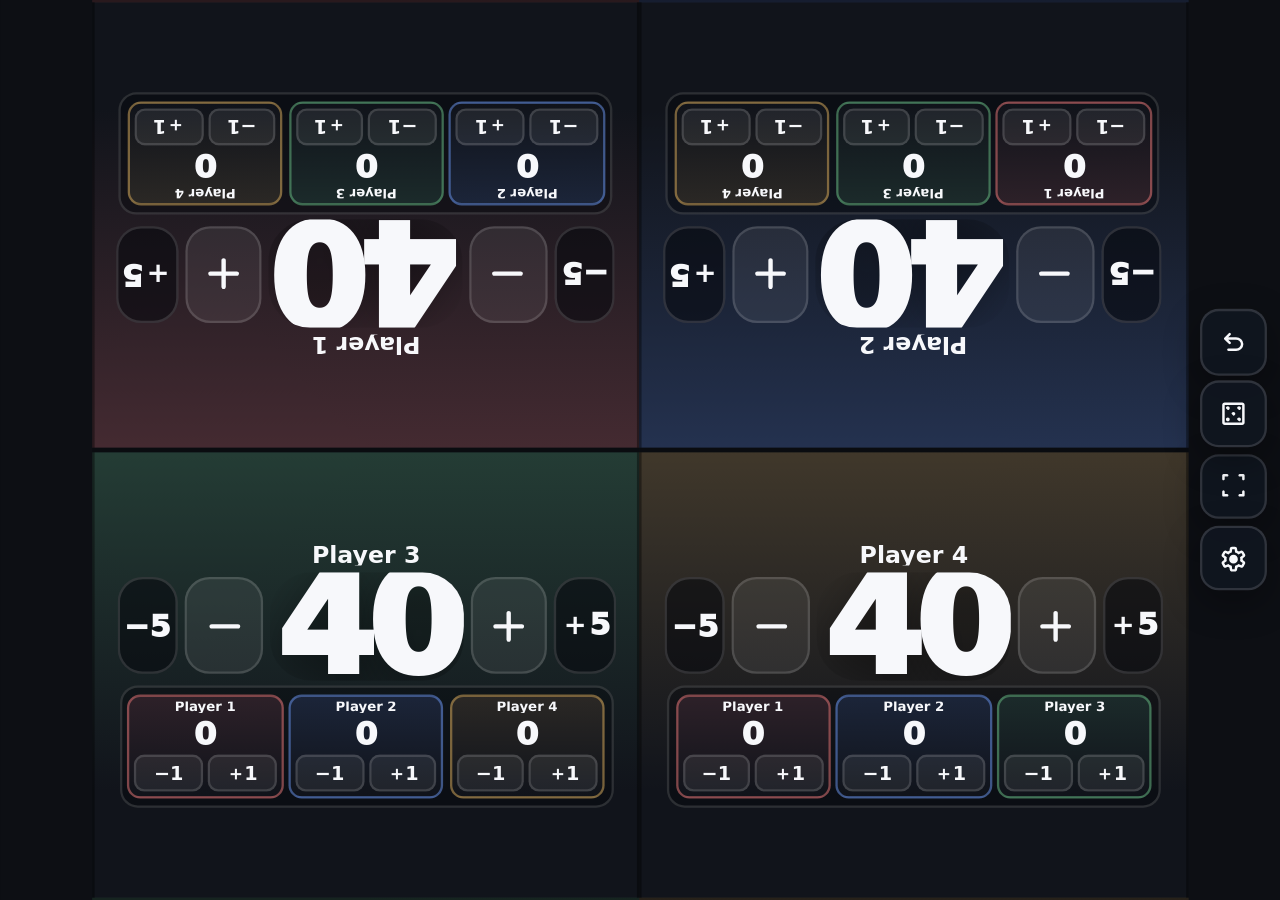
==== index-v21.html @ 923908ad "Load viewport-stable life sizing layout" ====
<!doctype html>
<html lang="ja">
<head>
<meta charset="utf-8">
<meta name="viewport" content="width=device-width,initial-scale=1,viewport-fit=cover,user-scalable=no">
<meta name="theme-color" content="#0d0f14">
<meta name="apple-mobile-web-app-capable" content="yes">
<meta name="apple-mobile-web-app-status-bar-style" content="black-translucent">
<meta name="apple-mobile-web-app-title" content="EDH Life">
<meta name="mobile-web-app-capable" content="yes">
<link rel="manifest" href="./manifest.webmanifest">
<link rel="icon" href="./icon.svg" type="image/svg+xml">
<link rel="apple-touch-icon" href="./icon.svg">
<link rel="stylesheet" href="./styles.css?v=8">
<link rel="stylesheet" href="./layout-fixes.css?v=13">
<link rel="stylesheet" href="./layout-gutters.css?v=19">
<link rel="stylesheet" href="./layout-v20.css?v=20">
<link rel="stylesheet" href="./layout-v21.css?v=21">
<title>EDH Life Counter</title>
</head>
<body>
<div id="app" class="c4"></div>
<div id="tools">
  <button id="undo" title="Undo" aria-label="Undo"><svg class="mi" viewBox="0 -960 960 960" aria-hidden="true"><path d="M320-200q-17 0-28.5-11.5T280-240q0-17 11.5-28.5T320-280h244q63 0 109.5-40T720-420q0-60-46.5-100T564-560H312l76 76q11 11 11 28t-11 28q-11 11-28 11t-28-11L188-572q-6-6-8.5-13t-2.5-15q0-8 2.5-15t8.5-13l144-144q11-11 28-11t28 11q11 11 11 28t-11 28l-76 76h252q97 0 166.5 63T800-420q0 94-69.5 157T564-200H320Z"/></svg></button>
  <div class="dw"><button id="dice" title="ダイス" aria-label="ダイス"><svg class="mi" viewBox="0 -960 960 960" aria-hidden="true"><path d="M300-240q25 0 42.5-17.5T360-300q0-25-17.5-42.5T300-360q-25 0-42.5 17.5T240-300q0 25 17.5 42.5T300-240Zm0-360q25 0 42.5-17.5T360-660q0-25-17.5-42.5T300-720q-25 0-42.5 17.5T240-660Zm180 180q25 0 42.5-17.5T540-480q0-25-17.5-42.5T480-540q-25 0-42.5 17.5T420-480Zm180 180q25 0 42.5-17.5T720-300q0-25-17.5-42.5T660-360q-25 0-42.5 17.5T600-300Zm0-360q25 0 42.5-17.5T720-660q0-25-17.5-42.5T660-720q-25 0-42.5 17.5T600-660ZM200-120q-33 0-56.5-23.5T120-200v-560q0-33 23.5-56.5T200-840h560q33 0 56.5 23.5T840-760v560q0 33-23.5 56.5T760-120H200Zm0-80h560v-560H200v560Z"/></svg></button><div id="dm" class="dm"><button id="one">1個</button><button id="all">全員</button></div></div>
  <button id="fs" title="フルスクリーン" aria-label="フルスクリーン"><svg class="mi fs-enter" viewBox="0 -960 960 960" aria-hidden="true"><path d="M200-200h80q17 0 28.5 11.5T320-160q0 17-11.5 28.5T280-120H160q-17 0-28.5-11.5T120-160v-120q0-17 11.5-28.5T160-320q17 0 28.5 11.5T200-280v80Zm560 0v-80q0-17 11.5-28.5T800-320q17 0 28.5 11.5T840-280v120q0 17-11.5 28.5T800-120H680q-17 0-28.5-11.5T640-160q0-17 11.5-28.5T680-200h80ZM200-760v80q0 17-11.5 28.5T160-640q-17 0-28.5-11.5T120-680v-120q0-17 11.5-28.5T160-840h120q17 0 28.5 11.5T320-800q0 17-11.5 28.5T280-760h-80Zm560 0h-80q-17 0-28.5-11.5T640-800q0-17 11.5-28.5T680-840h120q17 0 28.5 11.5T840-800v120q0 17-11.5 28.5T800-640q-17 0-28.5-11.5T760-680v-80Z"/></svg><svg class="mi fs-exit" viewBox="0 -960 960 960" aria-hidden="true"><path d="M240-240h-80q-17 0-28.5-11.5T120-280q0-17 11.5-28.5T160-320h120q17 0 28.5 11.5T320-280v120q0 17-11.5 28.5T280-120q-17 0-28.5-11.5T240-160v-80Zm480 0v80q0 17-11.5 28.5T680-120q-17 0-28.5-11.5T640-160v-120q0-17 11.5-28.5T680-320h120q17 0 28.5 11.5T840-280q0 17-11.5 28.5T800-240h-80ZM240-720v-80q0-17 11.5-28.5T280-840q17 0 28.5 11.5T320-800v120q0 17-11.5 28.5T280-640H160q-17 0-28.5-11.5T120-680q0-17 11.5-28.5T160-720h80Zm480 0h80q17 0 28.5 11.5T840-680q0 17-11.5 28.5T800-640H680q-17 0-28.5-11.5T640-680v-120q0-17 11.5-28.5T680-840q17 0 28.5 11.5T720-800v80Z"/></svg></button>
  <button id="set" title="設定" aria-label="設定"><svg class="mi" viewBox="0 -960 960 960" aria-hidden="true"><path d="M433-80q-27 0-46.5-18T363-142l-9-66q-13-5-24.5-12T307-235l-62 26q-25 11-50 2t-39-32l-47-82q-14-23-8-49t27-43l53-40q-1-7-1-13.5v-27q0-6.5 1-13.5l-53-40q-21-17-27-43t8-49l47-82q14-23 39-32t50 2l62 26q11-8 23-15t24-12l9-66q4-26 23.5-44t46.5-18h94q27 0 46.5 18t23.5 44l9 66q13 5 24.5 12t22.5 15l62-26q25-11 50-2t39 32l47 82q14 23 8 49t-27 43l-53 40q1 7 1 13.5v27q0 6.5-2 13.5l53 40q21 17 27 43t-8 49l-48 82q-14 23-39 32t-50-2l-60-26q-11 8-23 15t-24 12l-9 66q-4 26-23.5 44T527-80h-94Zm7-80h79l14-106q31-8 57.5-23.5T639-327l99 41 39-68-86-65q5-14 7-29.5t2-31.5q0-16-2-31.5t-7-29.5l86-65-39-68-99 42q-22-23-48.5-38.5T533-694l-13-106h-79l-14 106q-31 8-57.5 23.5T321-633l-99-41-39 68 86 64q-5 15-7 30t-2 32q0 16 2 31t7 30l-86 65 39 68 99-42q22 23 48.5 38.5T427-266l13 106Zm42-180q58 0 99-41t41-99q0-58-41-99t-99-41q-59 0-99.5 41T342-480q0 58 40.5 99t99.5 41Z"/></svg></button>
</div>
<div id="dl" class="diceLayer"></div>
<div id="settings" class="ov"><div class="modal"><h2>ゲーム設定</h2><div class="row"><b>人数</b><div><button data-count="2">2人</button> <button data-count="3">3人</button> <button data-count="4">4人</button></div></div><div id="ps"></div><div class="row"><b>ゲーム</b><div><button id="reset">全リセット</button></div></div><div class="acts"><button id="close">閉じる</button></div></div></div>
<script src="./app.js?v=8"></script>
<script src="./layout-runtime-v21.js?v=21"></script>
</body>
</html>
---- styles.css ----
:root{--bg:#0d0f14;--line:#ffffff22;--txt:#f7f8fb;--mut:#aab2c2;--danger:#ff656d;--warn:#ffcc66;--app-w:100dvw;--app-h:100dvh;--ui-scale:1}*{box-sizing:border-box}html,body{margin:0;width:100%;height:100%;overflow:hidden;overscroll-behavior:none;background:var(--bg);color:var(--txt);font-family:system-ui,-apple-system,"Segoe UI",sans-serif;-webkit-user-select:none;user-select:none;-webkit-touch-callout:none}button,input{font:inherit}button{color:inherit;touch-action:manipulation}.mi{display:block;width:100%;height:100%;fill:currentColor;pointer-events:none}#app{position:fixed;left:0;top:0;width:var(--app-w);height:var(--app-h);display:grid;padding-left:env(safe-area-inset-left,0px);padding-right:env(safe-area-inset-right,0px);padding-top:env(safe-area-inset-top,0px);padding-bottom:env(safe-area-inset-bottom,0px);background:var(--bg)}#app.c4{grid-template:1fr 1fr/1fr 1fr}#app.c3{grid-template:1fr 1fr/1fr 1fr}#app.c2{grid-template:1fr 1fr/1fr}.c3 .p:nth-child(1){grid-column:1/3}.p{--pc:#666;position:relative;min-width:0;min-height:0;overflow:hidden;border:1px solid #0006;background:linear-gradient(180deg,color-mix(in srgb,var(--pc) 24%,#171b24),#11141b 76%)}.p.hide{display:none}.pc{width:100%;height:100%;display:flex;flex-direction:column;align-items:center;justify-content:center;gap:clamp(2px,.8vh,8px);padding:clamp(3px,1vh,10px) clamp(5px,1vw,16px);transform-origin:center;overflow:hidden}.pc>*{flex-shrink:0}.c4 .p:nth-child(1) .pc,.c4 .p:nth-child(2) .pc,.c3 .p:nth-child(1) .pc,.c2 .p:nth-child(1) .pc{transform:rotate(180deg)}.name{max-width:82%;overflow:hidden;text-overflow:ellipsis;white-space:nowrap;font-size:clamp(11px,3.2vh,28px);font-weight:900;line-height:1}.lifeRow{display:grid;grid-template-columns:minmax(40px,.68fr) minmax(44px,.82fr) minmax(96px,1.6fr) minmax(44px,.82fr) minmax(40px,.68fr);align-items:center;gap:clamp(3px,.65vw,10px);width:min(96%,760px)}.life{min-width:0;border:0;background:transparent;font-size:clamp(58px,21vh,180px);font-weight:950;line-height:.76;letter-spacing:-.055em;padding:0 clamp(1px,.4vw,6px) clamp(1px,.5vh,5px);border-radius:clamp(10px,2vh,22px);text-shadow:0 6px 18px #0006}.delta,.quick5{height:clamp(44px,13vh,92px);padding:0;display:grid;place-items:center;border-radius:clamp(11px,3vh,22px);border:1px solid var(--line);background:#ffffff12;font-weight:950}.delta .mi{width:clamp(27px,8vh,58px);height:clamp(27px,8vh,58px)}.quick5{font-size:clamp(12px,3.7vh,30px);background:#07090d8c}.delta:active,.quick5:active,.cmd button:active{transform:scale(.96);background:#ffffff20}.cmd{width:min(95%,720px);border:1px solid var(--line);background:#07090d6b;border-radius:clamp(8px,2.3vh,18px);padding:clamp(2px,.8vh,8px)}.cg{display:grid;grid-template-columns:repeat(3,1fr);gap:clamp(3px,.7vw,10px)}.cc{--c:#888;min-width:0;border:1px solid color-mix(in srgb,var(--c) 48%,#ffffff22);background:linear-gradient(180deg,color-mix(in srgb,var(--c) 13%,#141821),#10131a);border-radius:clamp(7px,2vh,16px);padding:clamp(2px,.65vh,7px);text-align:center}.cw{font-size:clamp(7px,2.15vh,19px);font-weight:900;line-height:1;white-space:nowrap;overflow:hidden;text-overflow:ellipsis}.cv{font-size:clamp(16px,4.5vh,42px);font-weight:950;line-height:1;margin:clamp(1px,.3vh,4px) 0}.cc.hot .cv{color:var(--danger)}.cb{display:grid;grid-template-columns:1fr 1fr;gap:clamp(2px,.45vw,7px)}.cb button{min-height:clamp(19px,5.3vh,48px);padding:0 clamp(1px,.35vw,5px);border-radius:clamp(6px,1.7vh,13px);border:1px solid var(--line);background:#ffffff12;font-size:clamp(9px,2.65vh,23px);font-weight:900}.dead{position:absolute;left:clamp(5px,1vw,14px);bottom:clamp(2px,.8vh,8px);font-size:clamp(8px,2.2vh,18px);font-weight:900;color:var(--danger)}#tools{position:fixed;right:calc(clamp(6px,1vw,12px) + env(safe-area-inset-right,0px));top:50%;transform:translateY(-50%);z-index:20;display:flex;flex-direction:column;gap:clamp(4px,.8vh,9px)}#tools>button,.dw>button{width:clamp(34px,10vh,68px);height:clamp(34px,10vh,68px);padding:clamp(7px,2vh,14px);display:grid;place-items:center;border-radius:clamp(10px,2.7vh,18px);border:1px solid var(--line);background:#111620ed;box-shadow:0 5px 16px #0005}.dw{position:relative}.dm{position:absolute;right:calc(clamp(34px,10vh,68px) + 7px);top:0;display:none;gap:clamp(4px,.8vh,8px);padding:clamp(4px,.8vh,8px);border:1px solid var(--line);background:#111620f2;border-radius:clamp(9px,2.5vh,16px)}.dm.show{display:flex}.dm button{min-width:clamp(50px,9vw,90px);height:clamp(32px,8vh,56px);border-radius:clamp(8px,2vh,14px);border:1px solid var(--line);background:#202633;font-size:clamp(11px,2.8vh,20px);font-weight:900}.fs-exit{display:none}#fs.active .fs-enter{display:none}#fs.active .fs-exit{display:block}.ov{position:fixed;inset:0;background:#040609d1;backdrop-filter:blur(8px);display:none;z-index:40;align-items:center;justify-content:center;padding:calc(clamp(12px,3vh,24px) + env(safe-area-inset-top,0px)) calc(clamp(12px,3vw,24px) + env(safe-area-inset-right,0px)) calc(clamp(12px,3vh,24px) + env(safe-area-inset-bottom,0px)) calc(clamp(12px,3vw,24px) + env(safe-area-inset-left,0px))}.ov.show{display:flex}.modal{width:min(680px,96vw);max-height:92dvh;overflow:auto;background:#151923;border:1px solid var(--line);border-radius:clamp(16px,4vh,26px);padding:clamp(12px,3vh,22px);font-size:clamp(13px,2.5vh,20px)}.modal h2{margin:0 0 clamp(6px,1.5vh,12px);font-size:clamp(20px,4vh,32px)}.row{display:grid;grid-template-columns:minmax(90px,120px) 1fr;gap:clamp(7px,1.5vw,14px);align-items:center;padding:clamp(6px,1.6vh,12px) 0;border-bottom:1px solid #ffffff12}.row input[type=text]{width:100%;background:#0f131a;color:var(--txt);border:1px solid var(--line);border-radius:clamp(8px,2vh,12px);padding:clamp(7px,1.8vh,11px);font-size:inherit;-webkit-user-select:text;user-select:text}.row input[type=color]{width:clamp(45px,7vw,62px);height:clamp(30px,7vh,42px);border:0;background:transparent}.modal button{min-height:clamp(36px,8vh,52px);border-radius:clamp(9px,2.2vh,13px);border:1px solid var(--line);background:#202633;padding:clamp(6px,1.4vh,10px) clamp(9px,1.8vw,14px);font-size:inherit;font-weight:900}.acts{display:flex;justify-content:flex-end;gap:clamp(6px,1vw,10px);margin-top:clamp(8px,2vh,14px)}.diceLayer{position:fixed;inset:0;pointer-events:none;z-index:30}.die{position:absolute;width:clamp(88px,24vh,150px);height:clamp(88px,24vh,150px);border-radius:clamp(18px,5vh,30px);border:3px solid #ffffffc7;background:linear-gradient(145deg,#fff,#d8dde6);box-shadow:0 18px 42px #0007;display:flex;align-items:center;justify-content:center;animation:roll .8s cubic-bezier(.18,.78,.26,1.18)}.die.center{left:50%;top:50%;transform:translate(-50%,-50%)}.die.player{left:50%;top:50%;transform:translate(-50%,-50%);width:clamp(72px,20vh,126px);height:clamp(72px,20vh,126px)}.face{width:72%;height:72%;display:grid;grid-template:repeat(3,1fr)/repeat(3,1fr);align-items:center;justify-items:center}.pip{width:clamp(11px,3.5vh,21px);height:clamp(11px,3.5vh,21px);border-radius:50%;background:#11151c;opacity:0}.die.player .pip{width:clamp(9px,3vh,18px);height:clamp(9px,3vh,18px)}.face[data-v="1"] .p5,.face[data-v="2"] .p1,.face[data-v="2"] .p9,.face[data-v="3"] .p1,.face[data-v="3"] .p5,.face[data-v="3"] .p9,.face[data-v="4"] .p1,.face[data-v="4"] .p3,.face[data-v="4"] .p7,.face[data-v="4"] .p9,.face[data-v="5"] .p1,.face[data-v="5"] .p3,.face[data-v="5"] .p5,.face[data-v="5"] .p7,.face[data-v="5"] .p9,.face[data-v="6"] .p1,.face[data-v="6"] .p3,.face[data-v="6"] .p4,.face[data-v="6"] .p6,.face[data-v="6"] .p7,.face[data-v="6"] .p9{opacity:1}.face[data-v="1"] .p5{background:#d32f2f}.rolling .face{animation:jitter .12s steps(2,end) infinite}@keyframes jitter{50%{transform:translate(2px,-1px) rotate(2deg)}}@keyframes roll{0%{opacity:0;transform:translate(-50%,-50%) translate(var(--x0,-80px),var(--y0,-45px)) rotate(-300deg) scale(.6,.82)}25%{opacity:1;transform:translate(-50%,-50%) translate(var(--x1,55px),var(--y1,-25px)) rotate(-80deg) scale(1.08,.94)}50%{transform:translate(-50%,-50%) translate(var(--x2,-30px),var(--y2,12px)) rotate(130deg) scale(.93,1.06)}75%{transform:translate(-50%,-50%) translate(var(--x3,16px),var(--y3,-6px)) rotate(280deg) scale(1.04,.97)}100%{transform:translate(-50%,-50%) rotate(360deg) scale(1)}}@media(orientation:landscape){#tools{left:50%;right:auto;top:50%;transform:translate(-50%,-50%);flex-direction:row;gap:clamp(3px,.5vw,7px)}.dw{position:relative}.dm{right:auto;left:50%;top:auto;bottom:calc(clamp(34px,10vh,68px) + 7px);transform:translateX(-50%)}}@media(orientation:portrait){.lifeRow{width:min(96%,680px);grid-template-columns:minmax(36px,.65fr) minmax(42px,.8fr) minmax(86px,1.5fr) minmax(42px,.8fr) minmax(36px,.65fr)}.life{font-size:clamp(54px,13vw,150px)}.delta,.quick5{height:clamp(42px,10vw,82px)}.delta .mi{width:clamp(25px,7vw,50px);height:clamp(25px,7vw,50px)}.quick5{font-size:clamp(11px,3.4vw,26px)}}@media(display-mode:standalone){#fs{display:none!important}}
---- layout-fixes.css ----
/*
 * One-board layout.
 *
 * Everything inside #stage is laid out once on a fixed 844x390 logical canvas.
 * Physical orientation never changes the internal layout.  Portrait devices only
 * rotate and scale the completed stage as one object.
 */
:root{
  --board-w:844px;
  --board-h:390px;
  --rail-w:48px;
  --board-scale:1;
  --board-rot:0deg;
  --board-left:50%;
  --board-top:50%;
}

html,body{
  width:100%;
  height:100%;
  margin:0;
  overflow:hidden;
  background:var(--bg);
}

#stage{
  position:fixed;
  left:var(--board-left);
  top:var(--board-top);
  width:var(--board-w);
  height:var(--board-h);
  transform:translate(-50%,-50%) rotate(var(--board-rot)) scale(var(--board-scale));
  transform-origin:center center;
  overflow:hidden;
  background:var(--bg);
}

/* Gameplay area.  The right rail is outside the four-player grid, so controls
   can never cover +5 or any other player control. */
#stage #app{
  position:absolute!important;
  left:0!important;
  top:0!important;
  right:var(--rail-w)!important;
  bottom:0!important;
  width:auto!important;
  height:auto!important;
  padding:0!important;
  margin:0!important;
}

/* Four-player mode is exactly four equal rectangles. */
#stage #app.c4{
  display:grid!important;
  grid-template-columns:minmax(0,1fr) minmax(0,1fr)!important;
  grid-template-rows:minmax(0,1fr) minmax(0,1fr)!important;
}

#stage #app.c3{
  display:grid!important;
  grid-template-columns:minmax(0,1fr) minmax(0,1fr)!important;
  grid-template-rows:minmax(0,1fr) minmax(0,1fr)!important;
}
#stage #app.c3 .p:nth-child(1){grid-column:1/3!important}

#stage #app.c2{
  display:grid!important;
  grid-template-columns:minmax(0,1fr)!important;
  grid-template-rows:minmax(0,1fr) minmax(0,1fr)!important;
}

#stage #app .p{
  min-width:0!important;
  min-height:0!important;
  padding:0!important;
  margin:0!important;
}

/* Player content uses fixed logical pixels.  There are deliberately no vw/vh,
   safe-area, or orientation-dependent values below. */
#stage .pc{
  width:100%!important;
  height:100%!important;
  display:flex!important;
  flex-direction:column!important;
  align-items:center!important;
  justify-content:center!important;
  gap:4px!important;
  padding:6px 8px!important;
  overflow:hidden!important;
}

#stage #app.c4 .p:nth-child(1) .pc,
#stage #app.c4 .p:nth-child(2) .pc,
#stage #app.c3 .p:nth-child(1) .pc,
#stage #app.c2 .p:nth-child(1) .pc{
  transform:rotate(180deg)!important;
}

#stage .name{
  max-width:82%!important;
  font-size:16px!important;
  font-weight:900!important;
  line-height:1!important;
}

#stage .lifeRow{
  width:96%!important;
  max-width:none!important;
  display:grid!important;
  grid-template-columns:44px 56px minmax(108px,1fr) 56px 44px!important;
  align-items:center!important;
  gap:5px!important;
}

#stage .life{
  width:100%!important;
  max-width:100%!important;
  min-width:0!important;
  overflow:hidden!important;
  white-space:nowrap!important;
  text-align:center!important;
  border:0!important;
  background:transparent!important;
  font-size:calc(96px * var(--life-fit,1))!important;
  font-weight:950!important;
  line-height:.76!important;
  letter-spacing:-.055em!important;
  padding:0 2px 2px!important;
}

#stage .delta,
#stage .quick5{
  height:70px!important;
  padding:0!important;
  border-radius:18px!important;
}

#stage .delta .mi{
  width:38px!important;
  height:38px!important;
}

#stage .quick5{font-size:22px!important}

#stage .delta:active,
#stage .quick5:active,
#stage .cmd button:active{
  transform:none!important;
}

#stage .cmd{
  width:95%!important;
  max-width:none!important;
  padding:4px!important;
  border-radius:12px!important;
}

#stage .cg{
  display:grid!important;
  grid-template-columns:repeat(3,minmax(0,1fr))!important;
  gap:4px!important;
}

#stage .cc{
  min-width:0!important;
  padding:3px!important;
  border-radius:9px!important;
}
#stage .cw{font-size:9px!important}
#stage .cv{
  font-size:22px!important;
  margin:2px 0 3px!important;
}
#stage .cb{gap:3px!important}
#stage .cb button{
  min-height:26px!important;
  padding:0 3px!important;
  border-radius:7px!important;
  font-size:13px!important;
}
#stage .dead{
  left:8px!important;
  bottom:5px!important;
  font-size:10px!important;
}

/* Dedicated right-edge utility rail. */
#stage #tools{
  position:absolute!important;
  left:auto!important;
  right:2px!important;
  top:50%!important;
  bottom:auto!important;
  z-index:20!important;
  display:flex!important;
  flex-direction:column!important;
  gap:4px!important;
  transform:translateY(-50%)!important;
}

#stage #tools>button,
#stage .dw>button{
  width:42px!important;
  height:42px!important;
  padding:10px!important;
  border-radius:12px!important;
}

#stage .dw{position:relative!important}

/* Dice choices open toward the gameplay area. */
#stage .dm{
  position:absolute!important;
  right:48px!important;
  left:auto!important;
  top:50%!important;
  bottom:auto!important;
  transform:translateY(-50%)!important;
  gap:6px!important;
  padding:6px!important;
  border-radius:12px!important;
}
#stage .dm button{
  min-width:58px!important;
  height:38px!important;
  border-radius:10px!important;
  font-size:14px!important;
}

/* Dice use the fixed logical coordinate system too. */
#stage .diceLayer{
  position:absolute!important;
  left:0!important;
  top:0!important;
  right:var(--rail-w)!important;
  bottom:0!important;
  width:auto!important;
  height:auto!important;
}
#stage .die{
  width:108px!important;
  height:108px!important;
  border-radius:22px!important;
}
#stage .die.player{
  width:94px!important;
  height:94px!important;
}
#stage .pip{
  width:16px!important;
  height:16px!important;
}
#stage .die.player .pip{
  width:14px!important;
  height:14px!important;
}

/* Settings overlay belongs to the same board and rotates with it. */
#stage .ov{
  position:absolute!important;
  inset:0!important;
  padding:16px!important;
}
#stage .modal{
  width:min(620px,94%)!important;
  max-height:92%!important;
  border-radius:22px!important;
  padding:16px!important;
  font-size:16px!important;
}
#stage .modal h2{font-size:24px!important}
#stage .row{gap:10px!important;padding:8px 0!important}
#stage .modal button{min-height:40px!important}

/* Neutralise the old physical-orientation media rules from styles.css. */
@media (orientation:portrait), (orientation:landscape){
  #stage .lifeRow{
    width:96%!important;
    grid-template-columns:44px 56px minmax(108px,1fr) 56px 44px!important;
  }
  #stage .life{font-size:calc(96px * var(--life-fit,1))!important}
  #stage .delta,#stage .quick5{height:70px!important}
  #stage .delta .mi{width:38px!important;height:38px!important}
  #stage .quick5{font-size:22px!important}
  #stage #tools{
    left:auto!important;
    right:2px!important;
    top:50%!important;
    transform:translateY(-50%)!important;
    flex-direction:column!important;
  }
}

@media(display-mode:standalone){#fs{display:none!important}}
---- layout-gutters.css ----
/* Symmetric long-axis gutters; the short edge is always filled exactly. */
:root{
  --gutter-w:52px;
  --ui-scale:1;
  --tool-scale:1;
  --tool-size:42px;
}

#stage #app{
  left:var(--gutter-w)!important;
  right:var(--gutter-w)!important;
}

#stage .pc{
  padding:calc(6px * var(--ui-scale)) calc(8px * var(--ui-scale))!important;
  gap:calc(4px * var(--ui-scale))!important;
}
#stage .name{font-size:calc(16px * var(--ui-scale))!important}
#stage .lifeRow{
  width:96%!important;
  grid-template-columns:calc(44px * var(--ui-scale)) calc(56px * var(--ui-scale)) minmax(0,1fr) calc(56px * var(--ui-scale)) calc(44px * var(--ui-scale))!important;
  gap:calc(5px * var(--ui-scale))!important;
}
#stage .life{font-size:calc(96px * var(--ui-scale) * var(--life-fit,1))!important}
#stage .delta,#stage .quick5{
  height:calc(70px * var(--ui-scale))!important;
  border-radius:calc(18px * var(--ui-scale))!important;
}
#stage .delta .mi{
  width:calc(38px * var(--ui-scale))!important;
  height:calc(38px * var(--ui-scale))!important;
}
#stage .quick5{font-size:calc(22px * var(--ui-scale))!important}
#stage .cmd{
  width:95%!important;
  padding:calc(4px * var(--ui-scale))!important;
  border-radius:calc(12px * var(--ui-scale))!important;
}
#stage .cg{gap:calc(4px * var(--ui-scale))!important}
#stage .cc{
  padding:calc(3px * var(--ui-scale))!important;
  border-radius:calc(9px * var(--ui-scale))!important;
}
#stage .cw{font-size:calc(9px * var(--ui-scale))!important}
#stage .cv{
  font-size:calc(22px * var(--ui-scale))!important;
  margin:calc(2px * var(--ui-scale)) 0 calc(3px * var(--ui-scale))!important;
}
#stage .cb{gap:calc(3px * var(--ui-scale))!important}
#stage .cb button{
  min-height:calc(26px * var(--ui-scale))!important;
  font-size:calc(13px * var(--ui-scale))!important;
  border-radius:calc(7px * var(--ui-scale))!important;
}

#stage #tools{
  left:auto!important;
  right:calc((var(--gutter-w) - var(--tool-size)) / 2)!important;
  top:50%!important;
  transform:translateY(-50%)!important;
  flex-direction:column!important;
  gap:calc(4px * var(--tool-scale))!important;
}
#stage #tools>button,#stage .dw>button{
  width:var(--tool-size)!important;
  height:var(--tool-size)!important;
  padding:calc(10px * var(--tool-scale))!important;
  border-radius:calc(12px * var(--tool-scale))!important;
}
#stage .dm{
  right:calc(var(--tool-size) + 6px)!important;
}
#stage .dm button{
  min-width:calc(58px * var(--tool-scale))!important;
  height:calc(38px * var(--tool-scale))!important;
  font-size:calc(14px * var(--tool-scale))!important;
}

#stage .diceLayer{
  left:var(--gutter-w)!important;
  right:var(--gutter-w)!important;
}

@media (orientation:portrait), (orientation:landscape){
  #stage #tools{
    left:auto!important;
    right:calc((var(--gutter-w) - var(--tool-size)) / 2)!important;
    top:50%!important;
    transform:translateY(-50%)!important;
    flex-direction:column!important;
  }
}
---- layout-v20.css ----
/* v20 fixes: stable sizing, player-centric gradients, tablet edge fill. */
#stage #app.c4 .p:nth-child(1),
#stage #app.c4 .p:nth-child(2),
#stage #app.c3 .p:nth-child(1),
#stage #app.c2 .p:nth-child(1){
  background:linear-gradient(0deg,color-mix(in srgb,var(--pc) 24%,#171b24),#11141b 76%)!important;
}
#stage #app.c4 .p:nth-child(3),
#stage #app.c4 .p:nth-child(4),
#stage #app.c3 .p:nth-child(2),
#stage #app.c3 .p:nth-child(3),
#stage #app.c2 .p:nth-child(2){
  background:linear-gradient(180deg,color-mix(in srgb,var(--pc) 24%,#171b24),#11141b 76%)!important;
}

#stage .life{
  --life-fit:1!important;
  font-size:calc(96px * var(--ui-scale))!important;
  font-variant-numeric:tabular-nums!important;
  font-feature-settings:"tnum" 1!important;
  transition:none!important;
}
#stage .cv{font-variant-numeric:tabular-nums!important}

/* v20 runtime creates and sizes the stage itself, so old content-based fit logic is unused. */
---- layout-v21.css ----
/* v21: size life and its side controls from player-cell geometry, not life text content. */
:root{--control-scale:1;--life-size:96px}

#stage .lifeRow{
  width:96%!important;
  grid-template-columns:
    calc(44px * var(--control-scale))
    calc(56px * var(--control-scale))
    minmax(0,1fr)
    calc(56px * var(--control-scale))
    calc(44px * var(--control-scale))!important;
  gap:calc(5px * var(--control-scale))!important;
  overflow:hidden!important;
}

#stage .life{
  --life-fit:1!important;
  width:100%!important;
  min-width:0!important;
  max-width:100%!important;
  padding:0!important;
  overflow:hidden!important;
  white-space:nowrap!important;
  text-align:center!important;
  font-size:var(--life-size)!important;
  font-variant-numeric:tabular-nums!important;
  font-feature-settings:"tnum" 1!important;
  letter-spacing:-.06em!important;
  transition:none!important;
}

#stage .delta,
#stage .quick5{
  height:calc(70px * var(--control-scale))!important;
  border-radius:calc(18px * var(--control-scale))!important;
}
#stage .delta .mi{
  width:calc(38px * var(--control-scale))!important;
  height:calc(38px * var(--control-scale))!important;
}
#stage .quick5{font-size:calc(22px * var(--control-scale))!important}
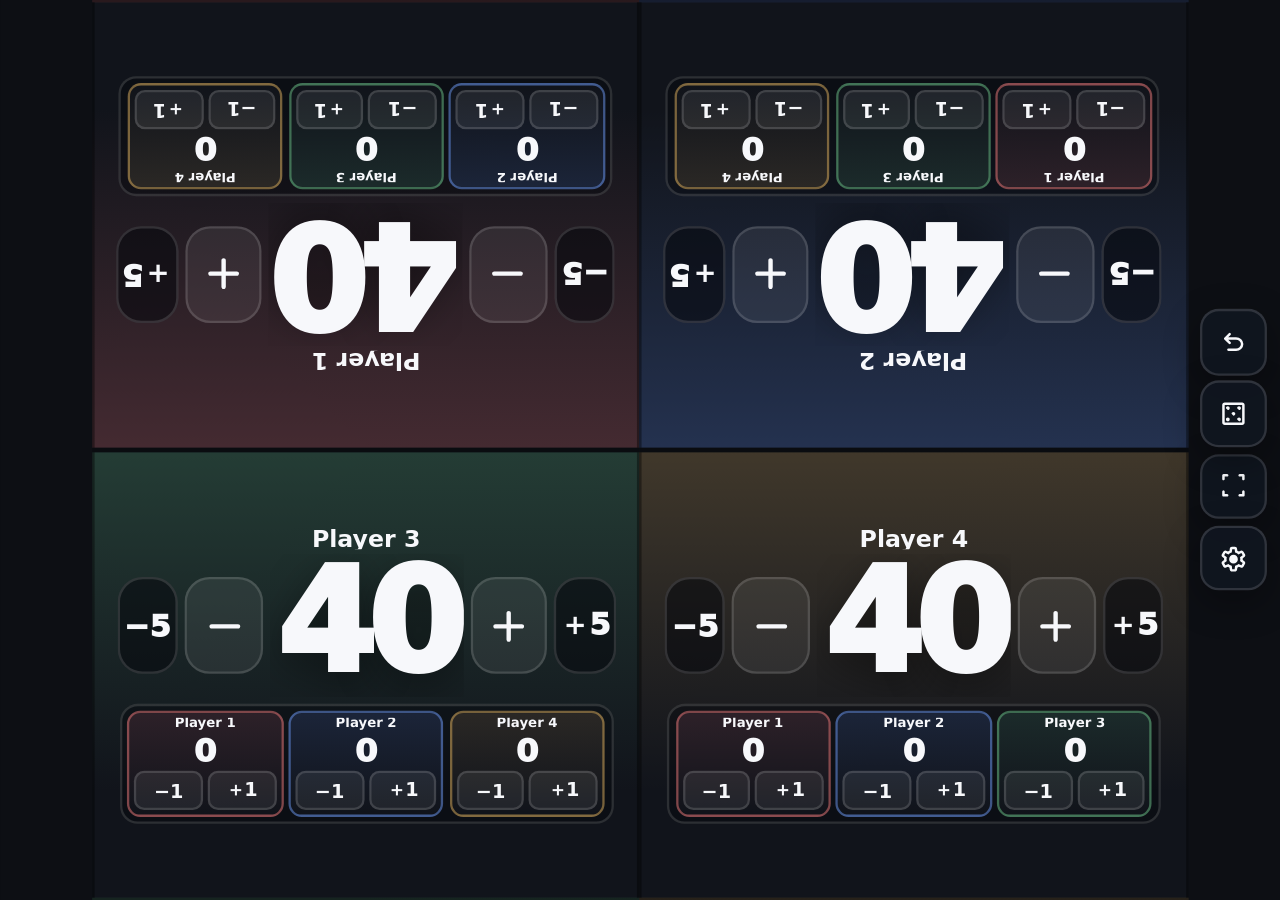
==== commit df4d4a79: "Bump life clipping fix asset" ====
--- a/index-v21.html
+++ b/index-v21.html
@@ -15,7 +15,7 @@
 <link rel="stylesheet" href="./layout-fixes.css?v=13">
 <link rel="stylesheet" href="./layout-gutters.css?v=19">
 <link rel="stylesheet" href="./layout-v20.css?v=20">
-<link rel="stylesheet" href="./layout-v21.css?v=21">
+<link rel="stylesheet" href="./layout-v21.css?v=22">
 <title>EDH Life Counter</title>
 </head>
 <body>
@@ -29,6 +29,6 @@
 <div id="dl" class="diceLayer"></div>
 <div id="settings" class="ov"><div class="modal"><h2>ゲーム設定</h2><div class="row"><b>人数</b><div><button data-count="2">2人</button> <button data-count="3">3人</button> <button data-count="4">4人</button></div></div><div id="ps"></div><div class="row"><b>ゲーム</b><div><button id="reset">全リセット</button></div></div><div class="acts"><button id="close">閉じる</button></div></div></div>
 <script src="./app.js?v=8"></script>
-<script src="./layout-runtime-v21.js?v=21"></script>
+<script src="./layout-runtime-v22.js?v=22"></script>
 </body>
 </html>
--- a/layout-v21.css
+++ b/layout-v21.css
@@ -23,6 +23,8 @@
   white-space:nowrap!important;
   text-align:center!important;
   font-size:var(--life-size)!important;
+  line-height:1!important;
+  border-radius:0!important;
   font-variant-numeric:tabular-nums!important;
   font-feature-settings:"tnum" 1!important;
   letter-spacing:-.06em!important;
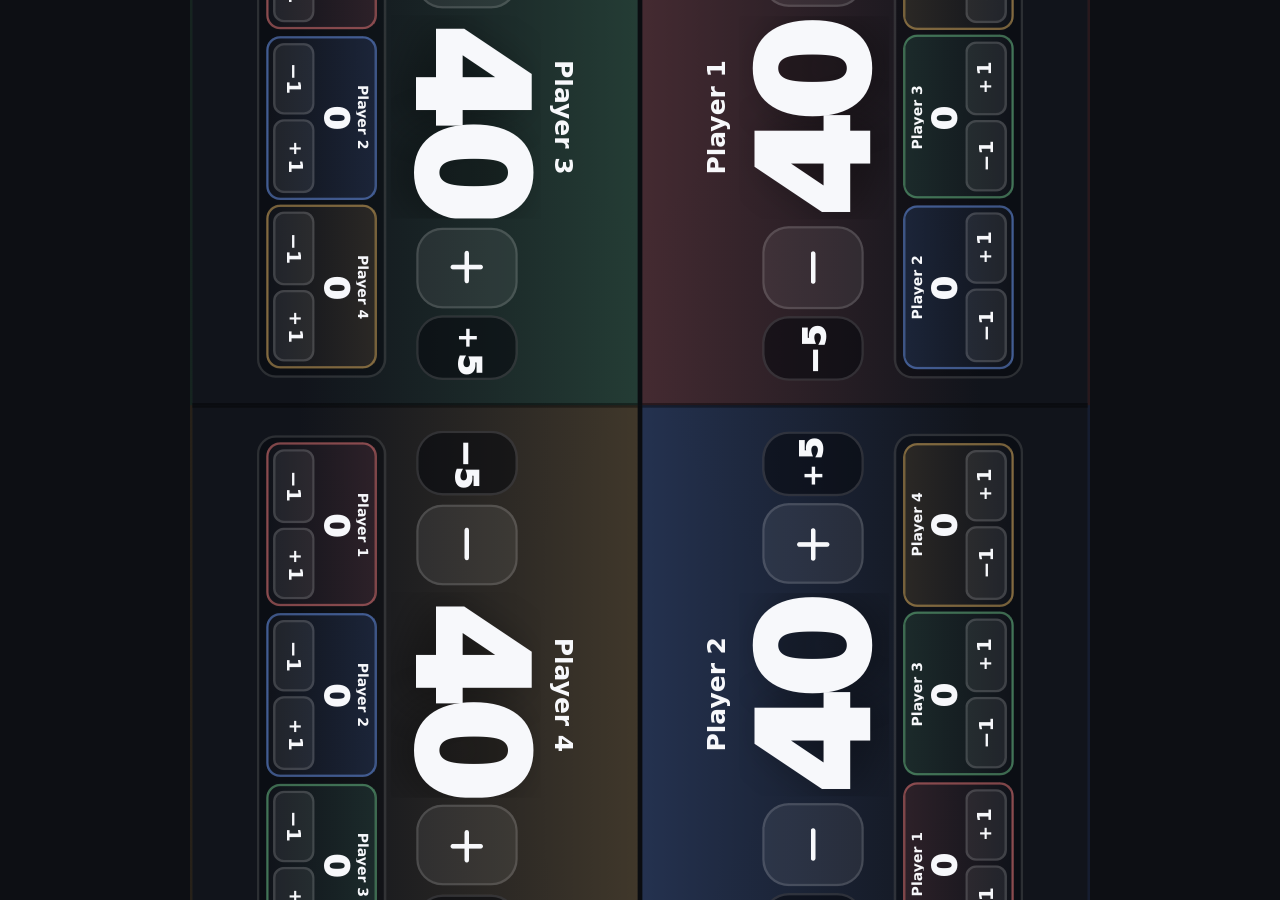
==== commit d532f21e: "Load orientation and gutter fixes" ====
--- a/index-v21.html
+++ b/index-v21.html
@@ -8,12 +8,12 @@
 <meta name="apple-mobile-web-app-status-bar-style" content="black-translucent">
 <meta name="apple-mobile-web-app-title" content="EDH Life">
 <meta name="mobile-web-app-capable" content="yes">
-<link rel="manifest" href="./manifest.webmanifest">
+<link rel="manifest" href="./manifest.webmanifest?v=26">
 <link rel="icon" href="./icon.svg" type="image/svg+xml">
 <link rel="apple-touch-icon" href="./icon.svg">
 <link rel="stylesheet" href="./styles.css?v=8">
 <link rel="stylesheet" href="./layout-fixes.css?v=13">
-<link rel="stylesheet" href="./layout-gutters.css?v=19">
+<link rel="stylesheet" href="./layout-gutters.css?v=26">
 <link rel="stylesheet" href="./layout-v20.css?v=20">
 <link rel="stylesheet" href="./layout-v21.css?v=22">
 <title>EDH Life Counter</title>
@@ -29,6 +29,6 @@
 <div id="dl" class="diceLayer"></div>
 <div id="settings" class="ov"><div class="modal"><h2>ゲーム設定</h2><div class="row"><b>人数</b><div><button data-count="2">2人</button> <button data-count="3">3人</button> <button data-count="4">4人</button></div></div><div id="ps"></div><div class="row"><b>ゲーム</b><div><button id="reset">全リセット</button></div></div><div class="acts"><button id="close">閉じる</button></div></div></div>
 <script src="./app.js?v=8"></script>
-<script src="./layout-runtime-v22.js?v=22"></script>
+<script src="./layout-runtime-v22.js?v=26"></script>
 </body>
 </html>
--- a/layout-gutters.css
+++ b/layout-gutters.css
@@ -1,14 +1,15 @@
-/* Symmetric long-axis gutters; the short edge is always filled exactly. */
+/* Long-axis gutters are independent: start absorbs device chrome/cutouts, end holds tools. */
 :root{
-  --gutter-w:52px;
+  --gutter-start:12px;
+  --gutter-end:52px;
   --ui-scale:1;
   --tool-scale:1;
   --tool-size:42px;
 }
 
 #stage #app{
-  left:var(--gutter-w)!important;
-  right:var(--gutter-w)!important;
+  left:var(--gutter-start)!important;
+  right:var(--gutter-end)!important;
 }
 
 #stage .pc{
@@ -55,7 +56,7 @@
 
 #stage #tools{
   left:auto!important;
-  right:calc((var(--gutter-w) - var(--tool-size)) / 2)!important;
+  right:calc((var(--gutter-end) - var(--tool-size)) / 2)!important;
   top:50%!important;
   transform:translateY(-50%)!important;
   flex-direction:column!important;
@@ -67,9 +68,7 @@
   padding:calc(10px * var(--tool-scale))!important;
   border-radius:calc(12px * var(--tool-scale))!important;
 }
-#stage .dm{
-  right:calc(var(--tool-size) + 6px)!important;
-}
+#stage .dm{right:calc(var(--tool-size) + 6px)!important}
 #stage .dm button{
   min-width:calc(58px * var(--tool-scale))!important;
   height:calc(38px * var(--tool-scale))!important;
@@ -77,16 +76,16 @@
 }
 
 #stage .diceLayer{
-  left:var(--gutter-w)!important;
-  right:var(--gutter-w)!important;
+  left:var(--gutter-start)!important;
+  right:var(--gutter-end)!important;
 }
 
 @media (orientation:portrait), (orientation:landscape){
   #stage #tools{
     left:auto!important;
-    right:calc((var(--gutter-w) - var(--tool-size)) / 2)!important;
+    right:calc((var(--gutter-end) - var(--tool-size)) / 2)!important;
     top:50%!important;
     transform:translateY(-50%)!important;
     flex-direction:column!important;
   }
-}+}
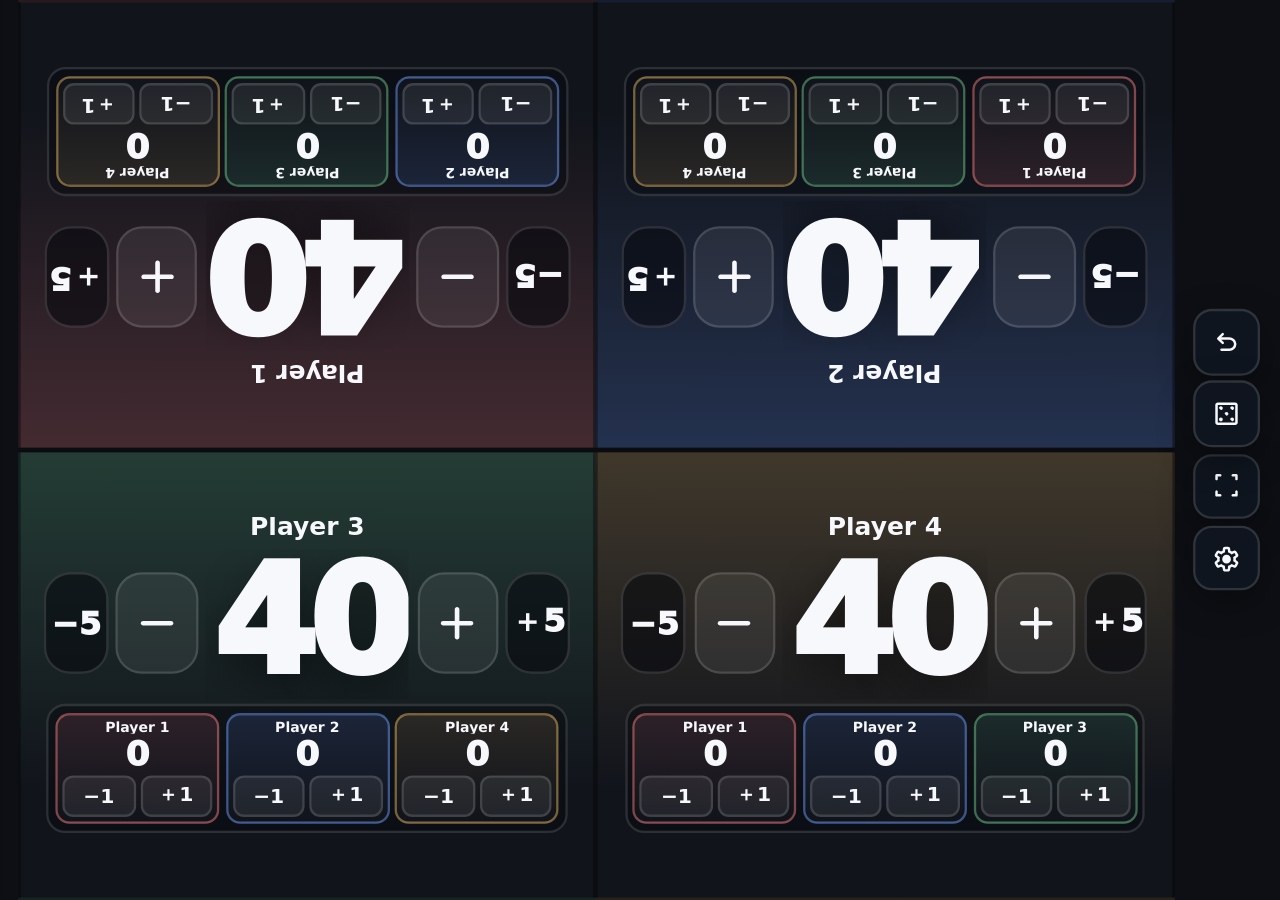
==== commit 59d7e515: "Bump tablet orientation runtime version" ====
--- a/index-v21.html
+++ b/index-v21.html
@@ -29,6 +29,6 @@
 <div id="dl" class="diceLayer"></div>
 <div id="settings" class="ov"><div class="modal"><h2>ゲーム設定</h2><div class="row"><b>人数</b><div><button data-count="2">2人</button> <button data-count="3">3人</button> <button data-count="4">4人</button></div></div><div id="ps"></div><div class="row"><b>ゲーム</b><div><button id="reset">全リセット</button></div></div><div class="acts"><button id="close">閉じる</button></div></div></div>
 <script src="./app.js?v=8"></script>
-<script src="./layout-runtime-v22.js?v=26"></script>
+<script src="./layout-runtime-v22.js?v=27"></script>
 </body>
 </html>
